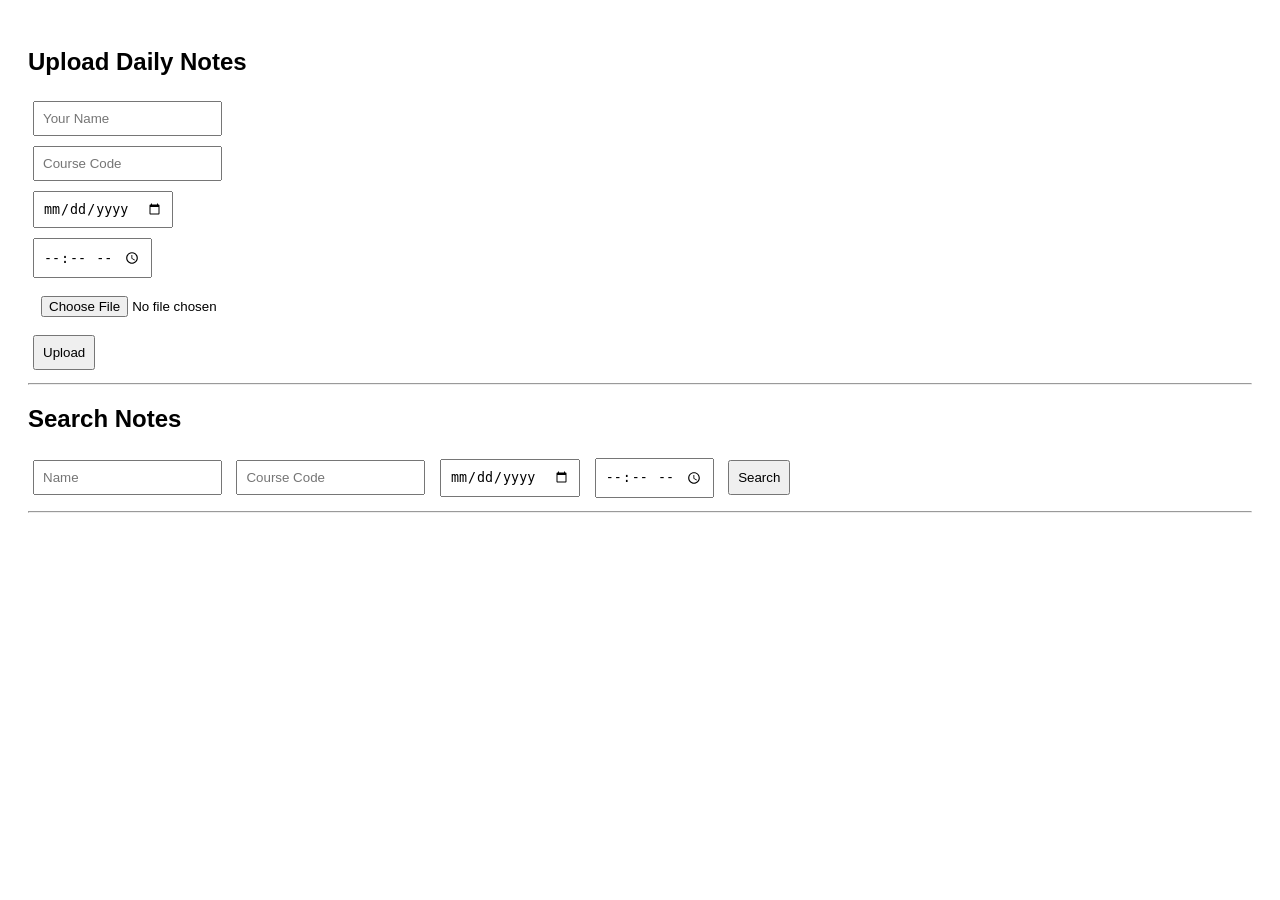
==== index.html @ d0eabb7f "solved" ====
<!DOCTYPE html>
<html>
<head>
    <title>Notes Upload System</title>
    <style>
        body { font-family: Arial; padding: 20px; }
        input, button { margin: 5px; padding: 8px; }
        .note { border: 1px solid #ccc; padding: 10px; margin-top: 10px; }
    </style>
</head>
<body>

<h2>Upload Daily Notes</h2>

<input type="text" id="name" placeholder="Your Name"><br>
<input type="text" id="course" placeholder="Course Code"><br>
<input type="date" id="date"><br>
<input type="time" id="time"><br>
<input type="file" id="file"><br>

<button onclick="uploadNote()">Upload</button>

<hr>

<h2>Search Notes</h2>

<input type="text" id="s_name" placeholder="Name">
<input type="text" id="s_course" placeholder="Course Code">
<input type="date" id="s_date">
<input type="time" id="s_time">

<button onclick="searchNotes()">Search</button>

<hr>

<div id="results"></div>

<script>
let notes = JSON.parse(localStorage.getItem("notes")) || [];

function uploadNote() {
    let name = document.getElementById("name").value;
    let course = document.getElementById("course").value;
    let date = document.getElementById("date").value;
    let time = document.getElementById("time").value;
    let fileInput = document.getElementById("file");

    if (!fileInput.files[0]) {
        alert("Please select a file");
        return;
    }

    let file = fileInput.files[0];
    let reader = new FileReader();

    reader.onload = function(e) {
        let note = {
            name,
            course,
            date,
            time,
            fileData: e.target.result,
            fileName: file.name
        };

        notes.push(note);
        localStorage.setItem("notes", JSON.stringify(notes));

        alert("Uploaded successfully!");
    };

    reader.readAsDataURL(file);
}

function searchNotes() {
    let s_name = document.getElementById("s_name").value;
    let s_course = document.getElementById("s_course").value;
    let s_date = document.getElementById("s_date").value;
    let s_time = document.getElementById("s_time").value;

    let results = notes.filter(n =>
        (s_name === "" || n.name === s_name) &&
        (s_course === "" || n.course === s_course) &&
        (s_date === "" || n.date === s_date) &&
        (s_time === "" || n.time === s_time)
    );

    displayResults(results);
}

function displayResults(data) {
    let div = document.getElementById("results");
    div.innerHTML = "";

    if (data.length === 0) {
        div.innerHTML = "<p>No results found</p>";
        return;
    }

    data.forEach(n => {
        let item = document.createElement("div");
        item.className = "note";

        item.innerHTML = `
            <p><b>Name:</b> ${n.name}</p>
            <p><b>Course:</b> ${n.course}</p>
            <p><b>Date:</b> ${n.date}</p>
            <p><b>Time:</b> ${n.time}</p>
            <a href="${n.fileData}" target="_blank">View File (${n.fileName})</a>
        `;

        div.appendChild(item);
    });
}
</script>

</body>
</html>
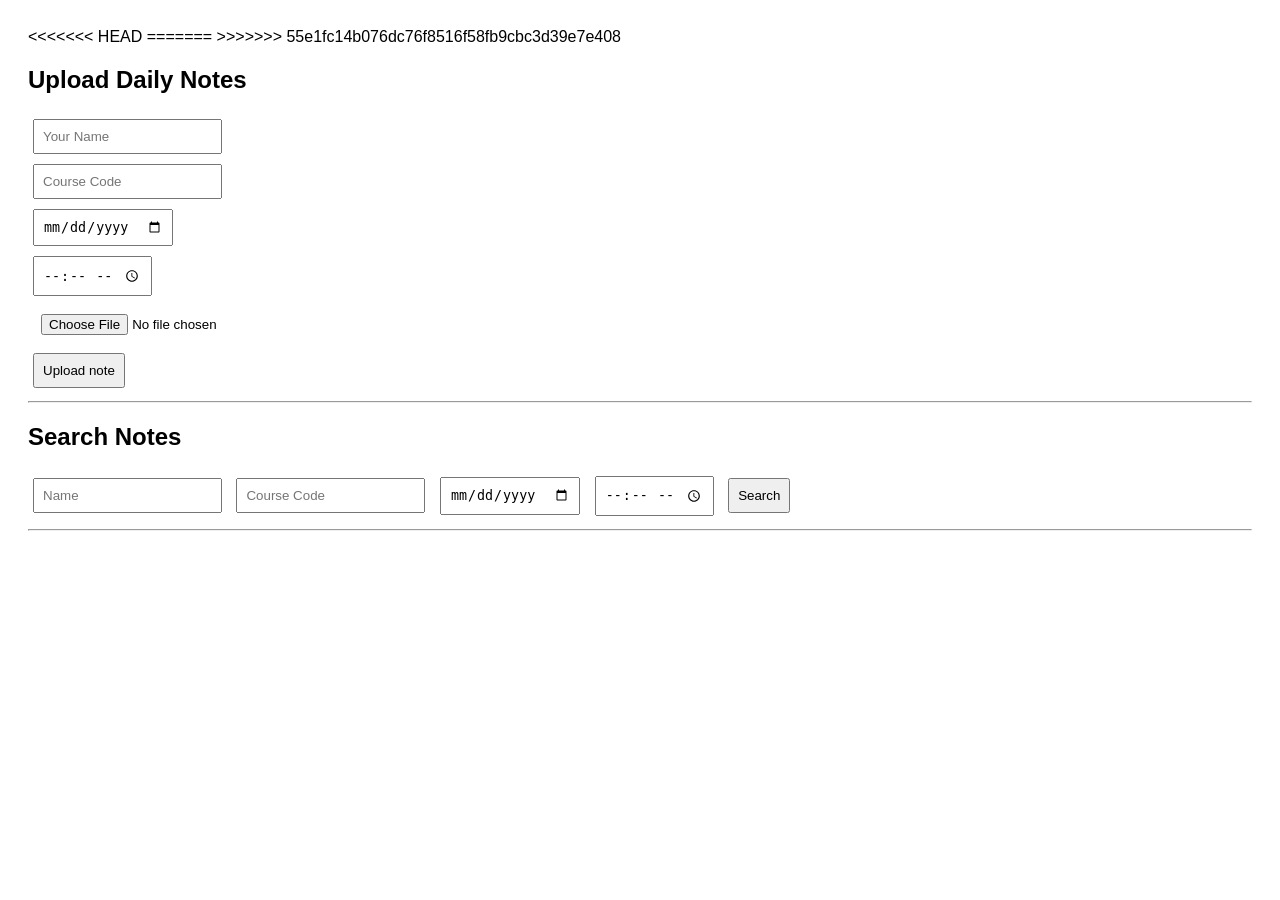
==== commit fd738093: "Update" ====
--- a/index.html
+++ b/index.html
@@ -1,7 +1,11 @@
 <!DOCTYPE html>
 <html>
 <head>
-    <title>Notes Upload System</title>
+<<<<<<< HEAD
+    <title>Notes Upload System Update</title>
+=======
+    <title>Notes Upload System Updated</title>
+>>>>>>> 55e1fc14b076dc76f8516f58fb9cbc3d39e7e408
     <style>
         body { font-family: Arial; padding: 20px; }
         input, button { margin: 5px; padding: 8px; }
@@ -18,7 +22,7 @@
 <input type="time" id="time"><br>
 <input type="file" id="file"><br>
 
-<button onclick="uploadNote()">Upload</button>
+<button onclick="uploadNote()">Upload note</button>
 
 <hr>
 
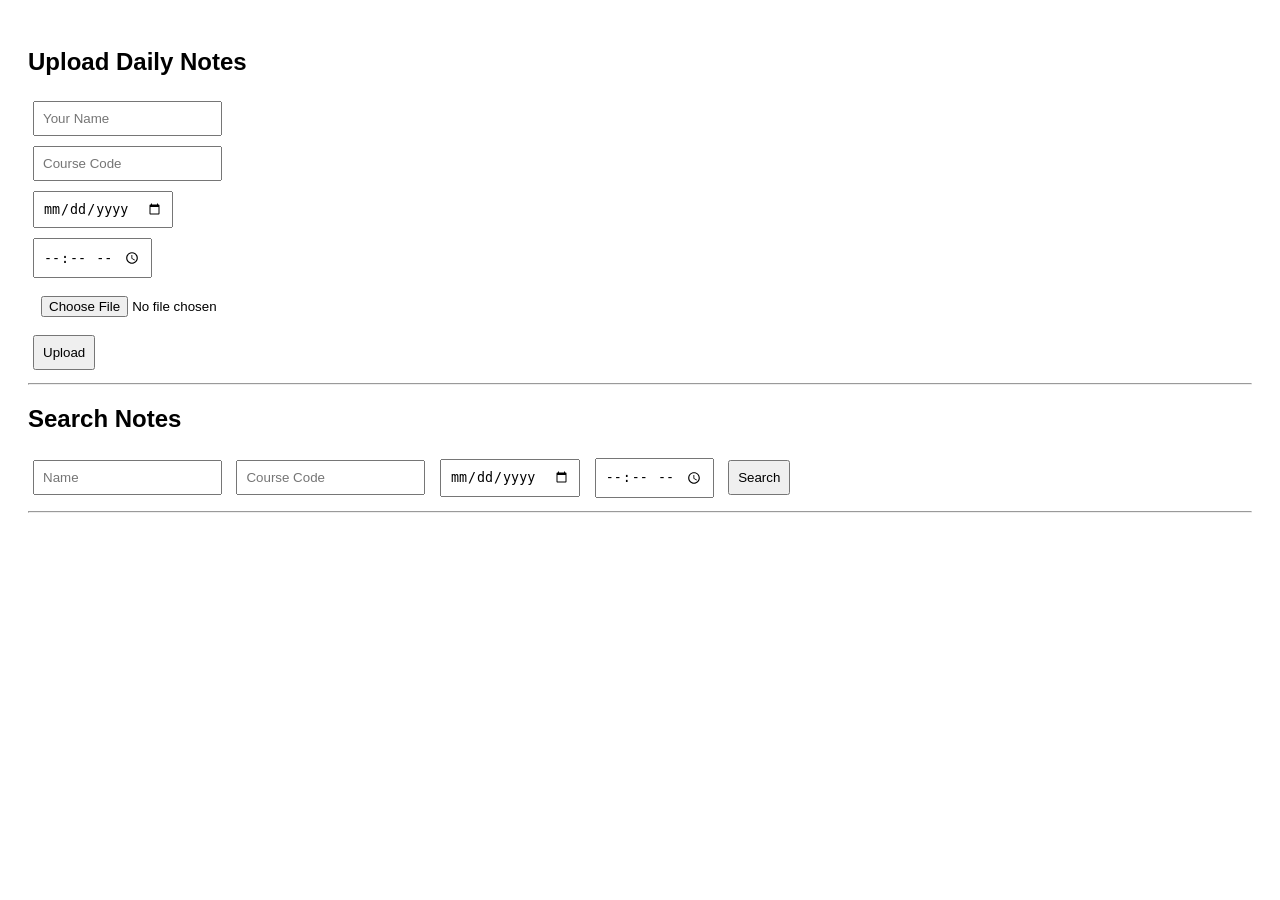
==== commit bfe7d229: "title updated" ====
--- a/index.html
+++ b/index.html
@@ -1,11 +1,7 @@
 <!DOCTYPE html>
 <html>
 <head>
-<<<<<<< HEAD
-    <title>Notes Upload System Update</title>
-=======
     <title>Notes Upload System Updated</title>
->>>>>>> 55e1fc14b076dc76f8516f58fb9cbc3d39e7e408
     <style>
         body { font-family: Arial; padding: 20px; }
         input, button { margin: 5px; padding: 8px; }
@@ -22,7 +18,7 @@
 <input type="time" id="time"><br>
 <input type="file" id="file"><br>
 
-<button onclick="uploadNote()">Upload note</button>
+<button onclick="uploadNote()">Upload</button>
 
 <hr>
 
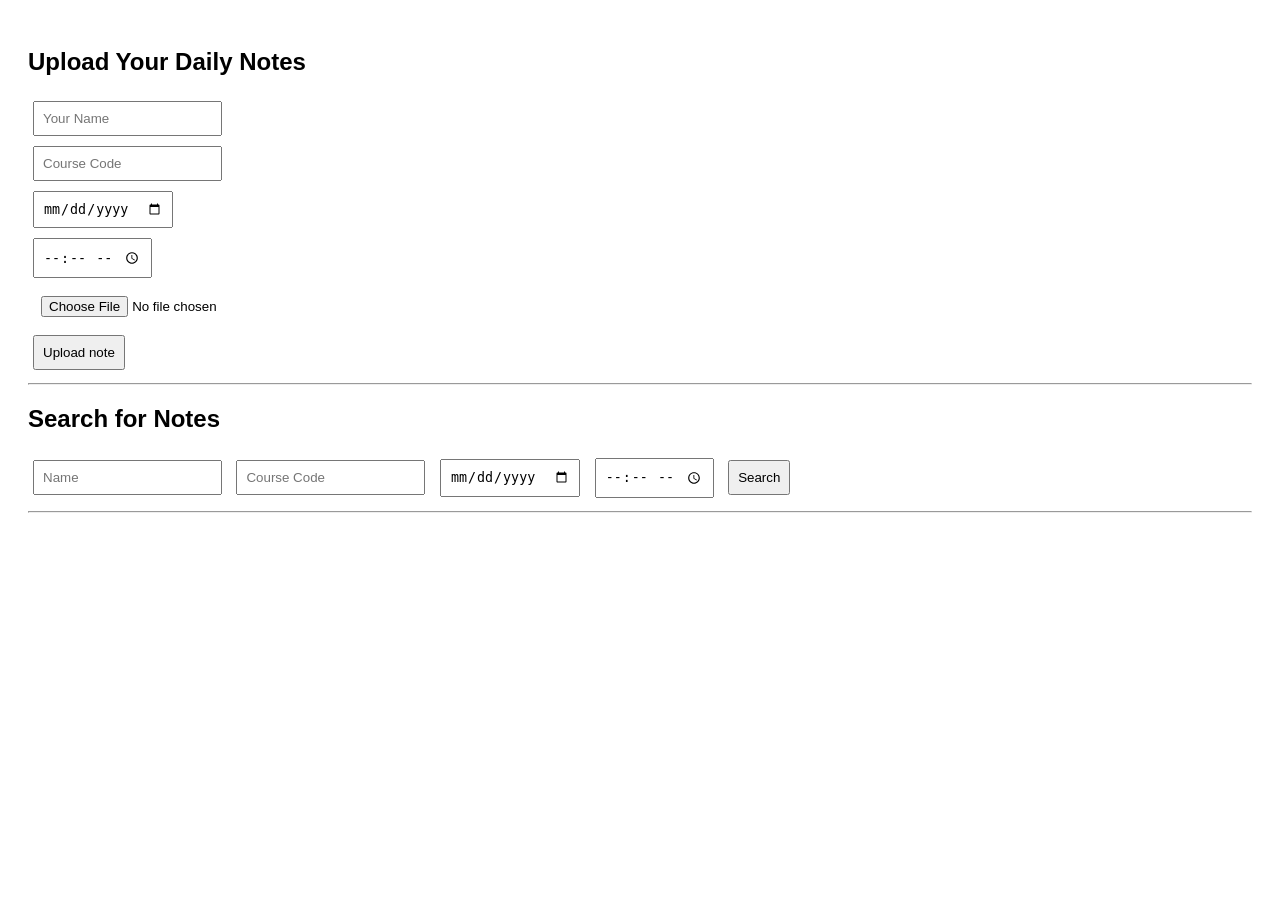
==== commit b92475e3: "spellings" ====
--- a/index.html
+++ b/index.html
@@ -1,7 +1,7 @@
 <!DOCTYPE html>
 <html>
 <head>
-    <title>Notes Upload System Updated</title>
+    <title>Notes Upload System </title>
     <style>
         body { font-family: Arial; padding: 20px; }
         input, button { margin: 5px; padding: 8px; }
@@ -10,7 +10,7 @@
 </head>
 <body>
 
-<h2>Upload Daily Notes</h2>
+<h2>Upload Your Daily Notes</h2>
 
 <input type="text" id="name" placeholder="Your Name"><br>
 <input type="text" id="course" placeholder="Course Code"><br>
@@ -18,11 +18,11 @@
 <input type="time" id="time"><br>
 <input type="file" id="file"><br>
 
-<button onclick="uploadNote()">Upload</button>
+<button onclick="uploadNote()">Upload note</button>
 
 <hr>
 
-<h2>Search Notes</h2>
+<h2>Search for Notes</h2>
 
 <input type="text" id="s_name" placeholder="Name">
 <input type="text" id="s_course" placeholder="Course Code">
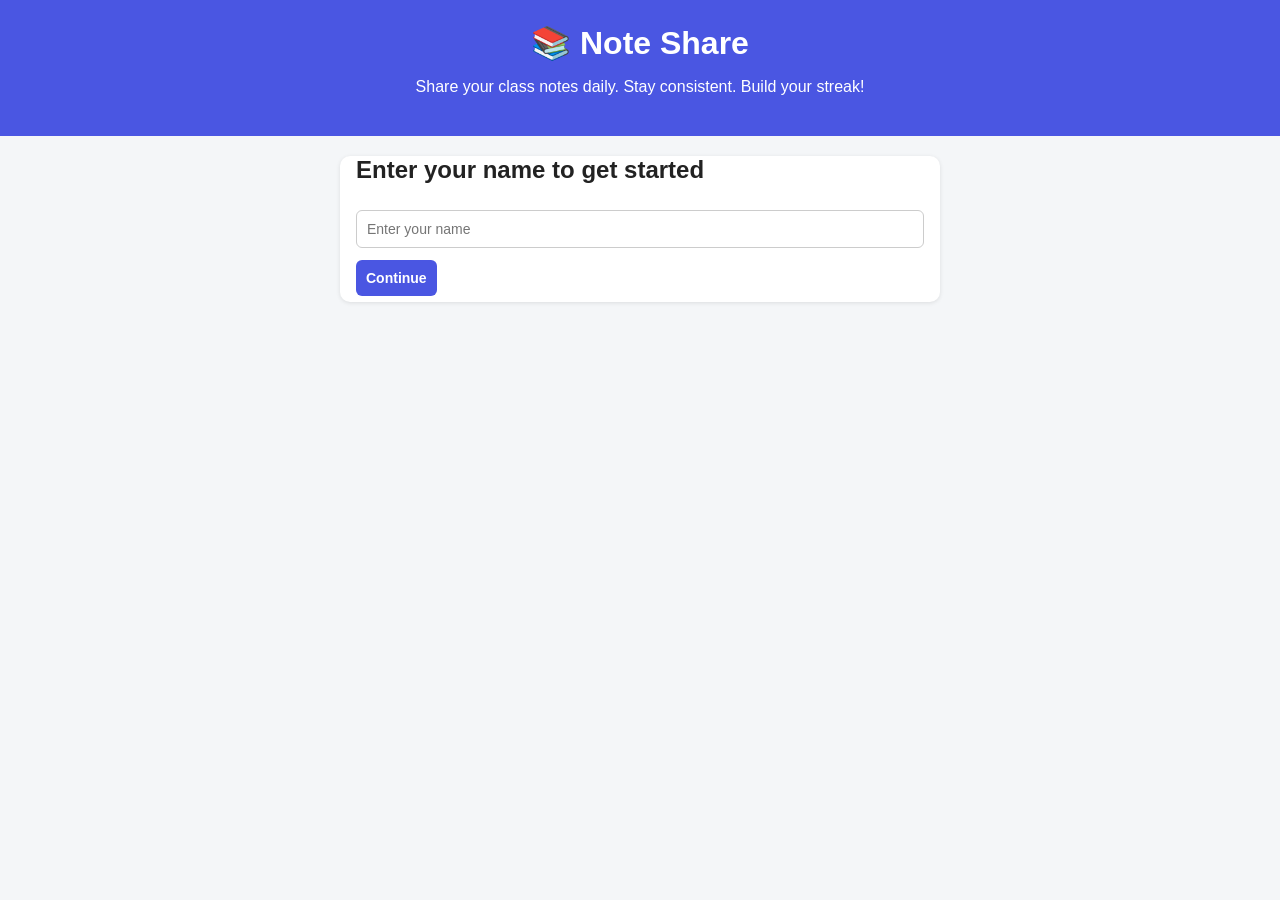
==== commit 0eb00dd8: "html code" ====
--- a/index.html
+++ b/index.html
@@ -1,118 +1,107 @@
 <!DOCTYPE html>
-<html>
+<html lang="en">
 <head>
-    <title>Notes Upload System </title>
-    <style>
-        body { font-family: Arial; padding: 20px; }
-        input, button { margin: 5px; padding: 8px; }
-        .note { border: 1px solid #ccc; padding: 10px; margin-top: 10px; }
-    </style>
+    <meta charset="UTF-8">
+    <title>Note Share - Daily Class Notes</title>
+    <link rel="stylesheet" href="style.css">
 </head>
+
 <body>
 
-<h2>Upload Your Daily Notes</h2>
+<header>
+    <h1>📚 Note Share</h1>
+    <p>Share your class notes daily. Stay consistent. Build your streak!</p>
+</header>
 
-<input type="text" id="name" placeholder="Your Name"><br>
-<input type="text" id="course" placeholder="Course Code"><br>
-<input type="date" id="date"><br>
-<input type="time" id="time"><br>
-<input type="file" id="file"><br>
+<!-- LOGIN -->
+<section id="login-section" class="card">
+    <h2>Enter your name to get started</h2>
 
-<button onclick="uploadNote()">Upload note</button>
+    <input
+        type="text"
+        id="username-input"
+        placeholder="Enter your name">
 
-<hr>
+    <button id="login-btn">Continue</button>
+</section>
 
-<h2>Search for Notes</h2>
+<!-- MAIN APP -->
+<main id="app-section" style="display:none;">
 
-<input type="text" id="s_name" placeholder="Name">
-<input type="text" id="s_course" placeholder="Course Code">
-<input type="date" id="s_date">
-<input type="time" id="s_time">
+    <!-- Profile -->
+    <div class="card">
 
-<button onclick="searchNotes()">Search</button>
+        <h2>Welcome,
+            <span id="welcome-name"></span>
+            👋
+        </h2>
 
-<hr>
+        <p>⭐ Points:
+            <span id="user-points">0</span>
+        </p>
 
-<div id="results"></div>
+        <p>🔥 Streak:
+            <span id="user-streak">0</span>
+            day(s)
+        </p>
 
-<script>
-let notes = JSON.parse(localStorage.getItem("notes")) || [];
+    </div>
 
-function uploadNote() {
-    let name = document.getElementById("name").value;
-    let course = document.getElementById("course").value;
-    let date = document.getElementById("date").value;
-    let time = document.getElementById("time").value;
-    let fileInput = document.getElementById("file");
+    <!-- Upload -->
+    <div class="card">
 
-    if (!fileInput.files[0]) {
-        alert("Please select a file");
-        return;
-    }
+        <h2>Upload Today's Note</h2>
 
-    let file = fileInput.files[0];
-    let reader = new FileReader();
+        <form id="upload-form">
 
-    reader.onload = function(e) {
-        let note = {
-            name,
-            course,
-            date,
-            time,
-            fileData: e.target.result,
-            fileName: file.name
-        };
+            <input
+                type="text"
+                id="subject-input"
+                placeholder="Subject"
+                required>
 
-        notes.push(note);
-        localStorage.setItem("notes", JSON.stringify(notes));
+            <input
+                type="file"
+                id="file-input"
+                accept=".pdf"
+                required>
 
-        alert("Uploaded successfully!");
-    };
+            <button type="submit">
+                Upload Note
+            </button>
 
-    reader.readAsDataURL(file);
-}
+        </form>
 
-function searchNotes() {
-    let s_name = document.getElementById("s_name").value;
-    let s_course = document.getElementById("s_course").value;
-    let s_date = document.getElementById("s_date").value;
-    let s_time = document.getElementById("s_time").value;
+        <p id="upload-message"></p>
 
-    let results = notes.filter(n =>
-        (s_name === "" || n.name === s_name) &&
-        (s_course === "" || n.course === s_course) &&
-        (s_date === "" || n.date === s_date) &&
-        (s_time === "" || n.time === s_time)
-    );
+    </div>
 
-    displayResults(results);
-}
+    <!-- Notes -->
+    <div class="card">
 
-function displayResults(data) {
-    let div = document.getElementById("results");
-    div.innerHTML = "";
+        <h2>📄 Shared Notes</h2>
 
-    if (data.length === 0) {
-        div.innerHTML = "<p>No results found</p>";
-        return;
-    }
+        <input
+            type="text"
+            id="filter-input"
+            placeholder="Filter by subject">
 
-    data.forEach(n => {
-        let item = document.createElement("div");
-        item.className = "note";
+        <ul id="notes-list"></ul>
 
-        item.innerHTML = `
-            <p><b>Name:</b> ${n.name}</p>
-            <p><b>Course:</b> ${n.course}</p>
-            <p><b>Date:</b> ${n.date}</p>
-            <p><b>Time:</b> ${n.time}</p>
-            <a href="${n.fileData}" target="_blank">View File (${n.fileName})</a>
-        `;
+    </div>
 
-        div.appendChild(item);
-    });
-}
-</script>
+    <!-- Leaderboard -->
+    <div class="card">
+
+        <h2>🏆 Leaderboard</h2>
+
+        <ol id="leaderboard-list"></ol>
+
+    </div>
+
+</main>
+
+<script src="script.js"></script>
 
 </body>
 </html>
--- a/style.css
+++ b/style.css
@@ -0,0 +1,69 @@
+* {
+  box-sizing: border-box;
+  font-family: Arial, Helvetica, sans-serif;
+}
+
+body {
+  margin: 0;
+  background: #f4f6f8;
+  color: #222;
+}
+
+header {
+  background: #4a56e2;
+  color: white;
+  padding: 24px;
+  text-align: center;
+}
+
+header h1 {
+  margin: 0 0 6px 0;
+}
+
+main, #login-section {
+  max-width: 600px;
+  margin: 20px auto;
+  padding: 0 16px;
+}
+
+.card {
+  background: white;
+  border-radius: 10px;
+  padding: 20px;
+  margin-bottom: 20px;
+  box-shadow: 0 1px 4px rgba(0,0,0,0.1);
+}
+
+input, button {
+  padding: 10px;
+  margin: 6px 4px 6px 0;
+  border-radius: 6px;
+  border: 1px solid #ccc;
+  font-size: 14px;
+}
+
+input[type="text"], input[type="file"] {
+  width: 100%;
+}
+
+button {
+  background: #4a56e2;
+  color: white;
+  border: none;
+  cursor: pointer;
+  font-weight: bold;
+}
+
+button:hover {
+  background: #3843b8;
+}
+
+#notes-list li, #leaderboard-list li {
+  padding: 8px 0;
+  border-bottom: 1px solid #eee;
+}
+
+#upload-message {
+  color: green;
+  font-weight: bold;
+}
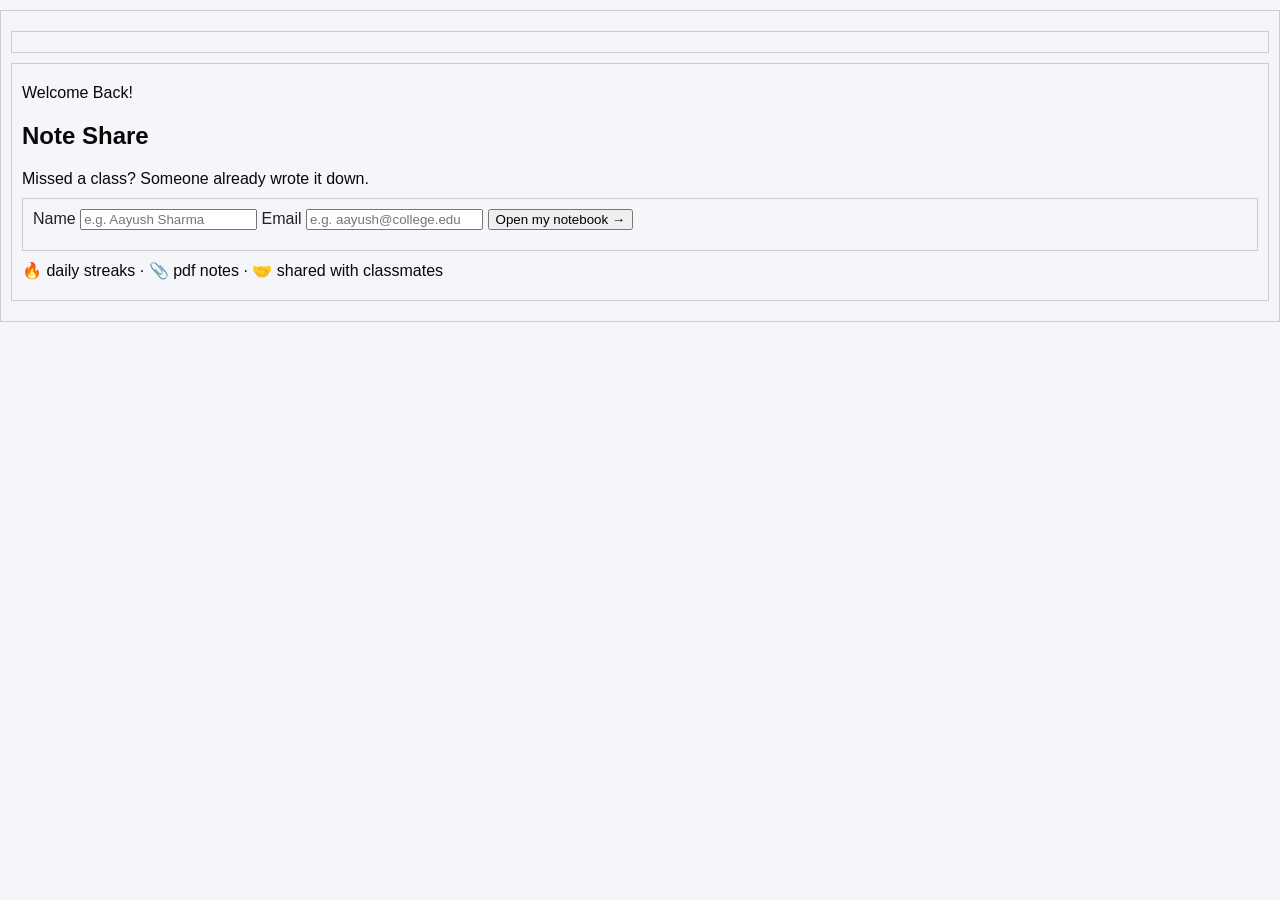
==== commit e127e00e: "real code" ====
--- a/index.html
+++ b/index.html
@@ -1,107 +1,102 @@
 <!DOCTYPE html>
 <html lang="en">
 <head>
-    <meta charset="UTF-8">
-    <title>Note Share - Daily Class Notes</title>
-    <link rel="stylesheet" href="style.css">
+  <meta charset="UTF-8" />
+  <title>Note Share - Daily Class Notes</title>
+  <link rel="stylesheet" href="style.css" />
 </head>
-
 <body>
 
-<header>
-    <h1>📚 Note Share</h1>
-    <p>Share your class notes daily. Stay consistent. Build your streak!</p>
-</header>
+  <!-- ================= LOGIN PAGE (notebook page concept) ================= -->
+  <section id="login-section" class="screen">
+    <div class="notebook-page">
+      <div class="spiral" aria-hidden="true"></div>
 
-<!-- LOGIN -->
-<section id="login-section" class="card">
-    <h2>Enter your name to get started</h2>
+      <div class="page-content">
+        <p class="eyebrow">Welcome Back!</p>
+        <h1 class="brand">Note Share</h1>
+        <p class="tagline">Missed a class? Someone already wrote it down.</p>
 
-    <input
-        type="text"
-        id="username-input"
-        placeholder="Enter your name">
+        <div class="login-fields">
+          <label for="username-input">Name</label>
+          <input type="text" id="username-input" placeholder="e.g. Aayush Sharma" />
 
-    <button id="login-btn">Continue</button>
-</section>
+          <label for="email-input">Email</label>
+          <input type="email" id="email-input" placeholder="e.g. aayush@college.edu" />
 
-<!-- MAIN APP -->
-<main id="app-section" style="display:none;">
+          <button id="login-btn">Open my notebook →</button>
+          <p id="login-message"></p>
+        </div>
 
-    <!-- Profile -->
-    <div class="card">
+        <p class="page-footnote">🔥 daily streaks · 📎 pdf notes · 🤝 shared with classmates</p>
+      </div>
+    </div>
+  </section>
 
-        <h2>Welcome,
-            <span id="welcome-name"></span>
-            👋
-        </h2>
+  <!-- ================= HOME PAGE (hidden until logged in) ================= -->
+  <div id="app-section" class="screen" style="display:none;">
 
-        <p>⭐ Points:
-            <span id="user-points">0</span>
-        </p>
+    <header>
+      <h1>📚 Note Share</h1>
+      <nav id="main-nav">
+        <button class="nav-btn active" data-tab="home-tab">🏠 Home</button>
+        <button class="nav-btn" data-tab="upload-tab">⬆️ Upload Notes</button>
+        <button class="nav-btn" data-tab="notes-tab">📄 Access Notes</button>
+        <button class="nav-btn" data-tab="profile-tab">👤 Profile</button>
+      </nav>
+    </header>
 
-        <p>🔥 Streak:
-            <span id="user-streak">0</span>
-            day(s)
-        </p>
+    <main>
 
-    </div>
+      <!-- ---- HOME TAB ---- -->
+      <div class="tab-content" id="home-tab">
+        <div class="card">
+          <h2>Welcome, <span id="welcome-name"></span> 👋</h2>
+          <p>⭐ Points: <span id="home-points">0</span> &nbsp; | &nbsp; 🔥 Streak: <span id="home-streak">0</span> day(s)</p>
+        </div>
+        <div class="card">
+          <h2>🏆 Leaderboard</h2>
+          <ol id="leaderboard-list"></ol>
+        </div>
+      </div>
 
-    <!-- Upload -->
-    <div class="card">
+      <!-- ---- UPLOAD TAB ---- -->
+      <div class="tab-content" id="upload-tab" style="display:none;">
+        <div class="card">
+          <h2>Upload Today's Note</h2>
+          <form id="upload-form">
+            <input type="text" id="subject-input" placeholder="Subject (e.g. Physics)" required />
+            <input type="file" id="file-input" accept="application/pdf" required />
+            <button type="submit">Upload Note</button>
+          </form>
+          <p id="upload-message"></p>
+        </div>
+      </div>
 
-        <h2>Upload Today's Note</h2>
+      <!-- ---- ACCESS NOTES TAB ---- -->
+      <div class="tab-content" id="notes-tab" style="display:none;">
+        <div class="card">
+          <h2>📄 All Shared Notes</h2>
+          <input type="text" id="filter-input" placeholder="Filter by subject..." />
+          <ul id="notes-list"></ul>
+        </div>
+      </div>
 
-        <form id="upload-form">
+      <!-- ---- PROFILE TAB ---- -->
+      <div class="tab-content" id="profile-tab" style="display:none;">
+        <div class="card">
+          <h2>👤 Your Profile</h2>
+          <p><strong>Name:</strong> <span id="profile-name"></span></p>
+          <p><strong>Email:</strong> <span id="profile-email"></span></p>
+          <p><strong>Points:</strong> <span id="profile-points"></span></p>
+          <p><strong>Streak:</strong> <span id="profile-streak"></span> day(s)</p>
+          <button id="logout-btn">Log Out</button>
+        </div>
+      </div>
 
-            <input
-                type="text"
-                id="subject-input"
-                placeholder="Subject"
-                required>
+    </main>
+  </div>
 
-            <input
-                type="file"
-                id="file-input"
-                accept=".pdf"
-                required>
-
-            <button type="submit">
-                Upload Note
-            </button>
-
-        </form>
-
-        <p id="upload-message"></p>
-
-    </div>
-
-    <!-- Notes -->
-    <div class="card">
-
-        <h2>📄 Shared Notes</h2>
-
-        <input
-            type="text"
-            id="filter-input"
-            placeholder="Filter by subject">
-
-        <ul id="notes-list"></ul>
-
-    </div>
-
-    <!-- Leaderboard -->
-    <div class="card">
-
-        <h2>🏆 Leaderboard</h2>
-
-        <ol id="leaderboard-list"></ol>
-
-    </div>
-
-</main>
-
-<script src="script.js"></script>
-
+  <script src="script.js"></script>
 </body>
 </html>
--- a/style.css
+++ b/style.css
@@ -1,69 +1,153 @@
-* {
-  box-sizing: border-box;
+container{
+    font-size: 16px;
+    line-height: 1.5;
+    color: #333;
+    position: relative;
+}
+header {
+    background-color: #f8f8f8;
+    padding: 20px;
+    text-align: center;
+}
+body {
+    margin: 0;
+    padding: 0;
+    font-family: Arial, sans-serif;
+}
+footer {
+    background-color: #f1f1f1;
+    padding: 10px;
+    text-align: center;
+}
+p{
+    margin: 10px 0;
+    padding: 0;
+    color: #080808;
+
+}
+h1{
+    font-size: 24px;
+    color: #080808;
+}
+h2{
+    font-size: 20px;
+    color: #080808;
+}
+div{
+    margin: 10px 0;
+    padding: 10px;
+    border: 1px solid #ccc;
+}
+body {
+  background: #a1c6eb;
+  color: #222;
   font-family: Arial, Helvetica, sans-serif;
+  margin: 0;
+  padding: 0;
 }
-
+nav {
+  background: #bbbfef;
+  padding: 10px;
+  font-family: Arial, Helvetica, sans-serif;
+  font-size: 25px;
+}
+nav ul {
+  list-style-type: none;
+  margin: 0;
+  padding: 0;
+  display: flex;
+}
+nav ul li {
+  margin-right: 20px;
+}
+nav ul li a {
+  color: rgb(8, 202, 95);
+  text-decoration: none;
+  font-weight: bold;
+}
+nav ul li a:hover {
+  text-decoration: underline;
+  background-color: #3843b8;
+}
 body {
-  margin: 0;
-  background: #f4f6f8;
-  color: #222;
+    font-family: Arial, sans-serif;
+    background: #f4f6f9;
+    margin: 0;
+    padding: 0;
 }
 
 header {
-  background: #4a56e2;
-  color: white;
-  padding: 24px;
-  text-align: center;
+    background: #68a5d7;
+    color: white;
+    text-align: center;
+    padding: 15px;
+    font-size: 24px;
 }
 
-header h1 {
-  margin: 0 0 6px 0;
+.container {
+    padding: 20px;
 }
 
-main, #login-section {
-  max-width: 600px;
-  margin: 20px auto;
-  padding: 0 16px;
+/* Search & Filter */
+.controls {
+    display: flex;
+    gap: 10px;
+    margin-bottom: 20px;
+}
+
+.controls input, .controls select {
+    padding: 10px;
+    width: 100%;
+    border: 1px solid #ccc;
+    border-radius: 5px;
+}
+
+/* Cards */
+.grid {
+    display: grid;
+    grid-template-columns: repeat(auto-fit, minmax(280px, 1fr));
+    gap: 20px;
 }
 
 .card {
-  background: white;
-  border-radius: 10px;
-  padding: 20px;
-  margin-bottom: 20px;
-  box-shadow: 0 1px 4px rgba(0,0,0,0.1);
+    background: white;
+    padding: 15px;
+    border-radius: 10px;
+    box-shadow: 0 2px 8px rgba(0,0,0,0.1);
+    transition: 0.3s;
 }
 
-input, button {
-  padding: 10px;
-  margin: 6px 4px 6px 0;
-  border-radius: 6px;
-  border: 1px solid #ccc;
-  font-size: 14px;
+.card:hover {
+    transform: scale(1.03);
 }
 
-input[type="text"], input[type="file"] {
-  width: 100%;
+.card h3 {
+    margin: 0 0 10px;
+    color: #60a9d6;
 }
 
-button {
-  background: #4a56e2;
-  color: white;
-  border: none;
-  cursor: pointer;
-  font-weight: bold;
+.card p {.
+    margin: 5px 0;
+    font-size: 14px;
 }
 
-button:hover {
-  background: #3843b8;
+buttons {
+    margin-top: 10px;
 }
 
-#notes-list li, #leaderboard-list li {
-  padding: 8px 0;
-  border-bottom: 1px solid #eee;
+buttons a {
+    text-decoration: none;
+    padding: 8px 12px;
+    margin-right: 5px;
+    border-radius: 5px;
+    color: white;
+    font-size: 13px;
 }
 
-#upload-message {
-  color: green;
-  font-weight: bold;
+view {
+    background: #1976d2;
 }
+
+download {
+    background: #388e3c;
+}
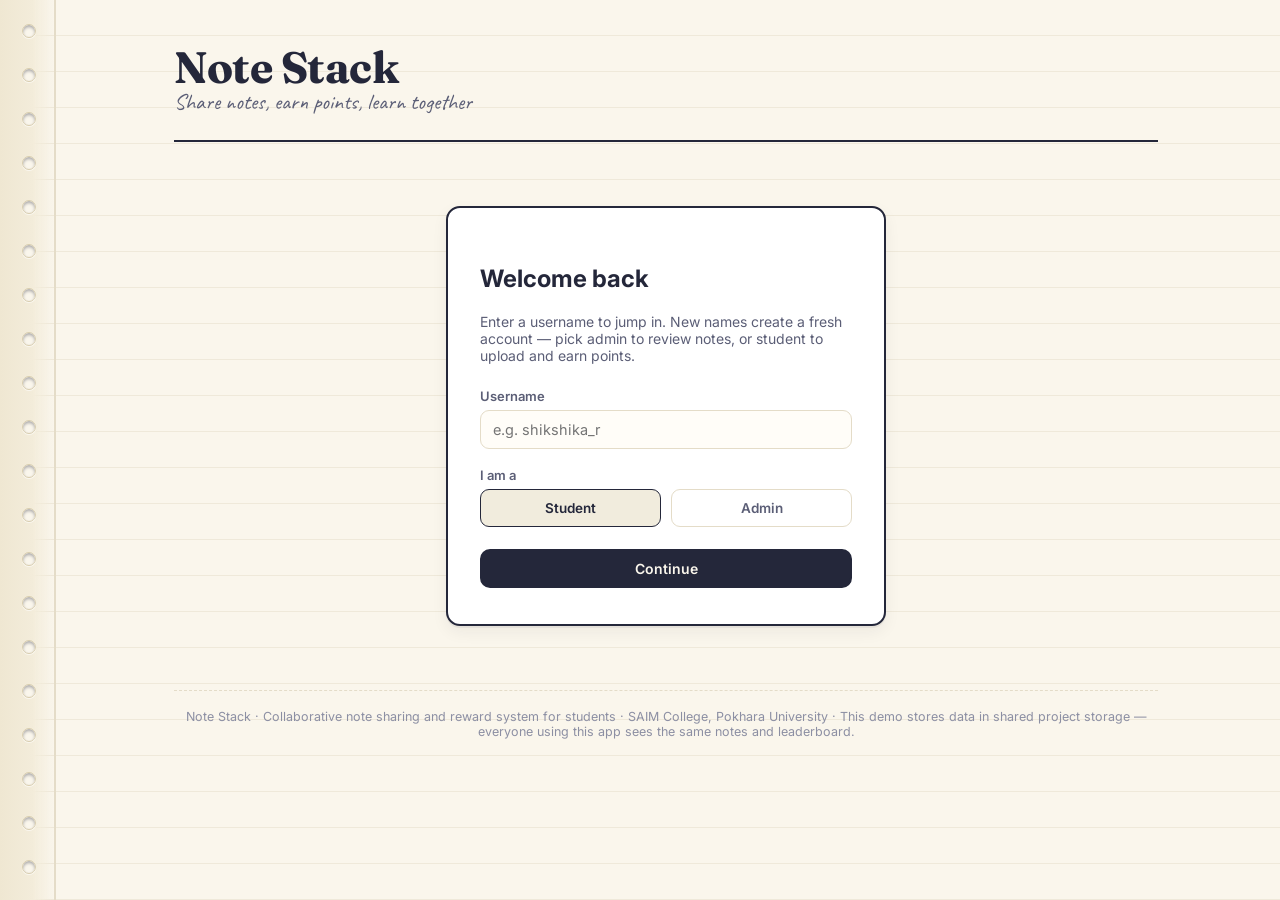
==== commit 99816bea: "Add responsive design, enhanced rewards system, contact page, and in-browser PDF viewer - Implemente" ====
--- a/index.html
+++ b/index.html
@@ -1,102 +1,50 @@
 <!DOCTYPE html>
 <html lang="en">
 <head>
-  <meta charset="UTF-8" />
-  <title>Note Share - Daily Class Notes</title>
-  <link rel="stylesheet" href="style.css" />
+<meta charset="UTF-8">
+<meta name="viewport" content="width=device-width, initial-scale=1.0">
+<title>Note Stack — Share Notes, Earn Points, Learn Together</title>
+<link rel="preconnect" href="https://fonts.googleapis.com">
+<link href="https://fonts.googleapis.com/css2?family=Fraunces:opsz,wght@9..144,400;9..144,500;9..144,600;9..144,700&family=Caveat:wght@500;700&family=Inter:wght@400;500;600;700&display=swap" rel="stylesheet">
+<link rel="stylesheet" href="style.css">
 </head>
 <body>
 
-  <!-- ================= LOGIN PAGE (notebook page concept) ================= -->
-  <section id="login-section" class="screen">
-    <div class="notebook-page">
-      <div class="spiral" aria-hidden="true"></div>
+<div class="spiral" id="spiral"></div>
 
-      <div class="page-content">
-        <p class="eyebrow">Welcome Back!</p>
-        <h1 class="brand">Note Share</h1>
-        <p class="tagline">Missed a class? Someone already wrote it down.</p>
+<div class="app">
+  <header class="top">
+    <div class="brand">
+      <h1>Note Stack</h1>
+      <div class="tagline">Share notes, earn points, learn together</div>
+    </div>
+    <div class="session" id="sessionBar"></div>
+  </header>
 
-        <div class="login-fields">
-          <label for="username-input">Name</label>
-          <input type="text" id="username-input" placeholder="e.g. Aayush Sharma" />
+  <div id="root"></div>
 
-          <label for="email-input">Email</label>
-          <input type="email" id="email-input" placeholder="e.g. aayush@college.edu" />
+  <footer class="notice">Note Stack &middot; Collaborative note sharing and reward system for students &middot; SAIM College, Pokhara University &middot; This demo stores data in shared project storage — everyone using this app sees the same notes and leaderboard.</footer>
+</div>
 
-          <button id="login-btn">Open my notebook →</button>
-          <p id="login-message"></p>
-        </div>
-
-        <p class="page-footnote">🔥 daily streaks · 📎 pdf notes · 🤝 shared with classmates</p>
+<!-- Note Viewer Modal -->
+<div class="note-viewer-overlay" id="noteViewerOverlay">
+  <div class="note-viewer-modal">
+    <div class="note-viewer-header">
+      <h3 id="viewerTitle">Note Viewer</h3>
+      <div class="note-viewer-actions">
+        <a href="#" id="viewerDownload" class="btn small ghost" download>Download</a>
+        <button class="btn small ghost" id="closeViewer">Close</button>
       </div>
     </div>
-  </section>
+    <div class="note-viewer-content" id="viewerContent">
+      <div class="note-viewer-loading">
+        <div class="spinner"></div>
+        <div>Loading note...</div>
+      </div>
+    </div>
+  </div>
+</div>
 
-  <!-- ================= HOME PAGE (hidden until logged in) ================= -->
-  <div id="app-section" class="screen" style="display:none;">
-
-    <header>
-      <h1>📚 Note Share</h1>
-      <nav id="main-nav">
-        <button class="nav-btn active" data-tab="home-tab">🏠 Home</button>
-        <button class="nav-btn" data-tab="upload-tab">⬆️ Upload Notes</button>
-        <button class="nav-btn" data-tab="notes-tab">📄 Access Notes</button>
-        <button class="nav-btn" data-tab="profile-tab">👤 Profile</button>
-      </nav>
-    </header>
-
-    <main>
-
-      <!-- ---- HOME TAB ---- -->
-      <div class="tab-content" id="home-tab">
-        <div class="card">
-          <h2>Welcome, <span id="welcome-name"></span> 👋</h2>
-          <p>⭐ Points: <span id="home-points">0</span> &nbsp; | &nbsp; 🔥 Streak: <span id="home-streak">0</span> day(s)</p>
-        </div>
-        <div class="card">
-          <h2>🏆 Leaderboard</h2>
-          <ol id="leaderboard-list"></ol>
-        </div>
-      </div>
-
-      <!-- ---- UPLOAD TAB ---- -->
-      <div class="tab-content" id="upload-tab" style="display:none;">
-        <div class="card">
-          <h2>Upload Today's Note</h2>
-          <form id="upload-form">
-            <input type="text" id="subject-input" placeholder="Subject (e.g. Physics)" required />
-            <input type="file" id="file-input" accept="application/pdf" required />
-            <button type="submit">Upload Note</button>
-          </form>
-          <p id="upload-message"></p>
-        </div>
-      </div>
-
-      <!-- ---- ACCESS NOTES TAB ---- -->
-      <div class="tab-content" id="notes-tab" style="display:none;">
-        <div class="card">
-          <h2>📄 All Shared Notes</h2>
-          <input type="text" id="filter-input" placeholder="Filter by subject..." />
-          <ul id="notes-list"></ul>
-        </div>
-      </div>
-
-      <!-- ---- PROFILE TAB ---- -->
-      <div class="tab-content" id="profile-tab" style="display:none;">
-        <div class="card">
-          <h2>👤 Your Profile</h2>
-          <p><strong>Name:</strong> <span id="profile-name"></span></p>
-          <p><strong>Email:</strong> <span id="profile-email"></span></p>
-          <p><strong>Points:</strong> <span id="profile-points"></span></p>
-          <p><strong>Streak:</strong> <span id="profile-streak"></span> day(s)</p>
-          <button id="logout-btn">Log Out</button>
-        </div>
-      </div>
-
-    </main>
-  </div>
-
-  <script src="script.js"></script>
+<script src="script.js"></script>
 </body>
 </html>
--- a/style.css
+++ b/style.css
@@ -1,153 +1,711 @@
-container{
-    font-size: 16px;
-    line-height: 1.5;
-    color: #333;
-    position: relative;
-}
-header {
-    background-color: #f8f8f8;
-    padding: 20px;
-    text-align: center;
-}
-body {
-    margin: 0;
-    padding: 0;
-    font-family: Arial, sans-serif;
-}
-footer {
-    background-color: #f1f1f1;
-    padding: 10px;
-    text-align: center;
-}
-p{
-    margin: 10px 0;
-    padding: 0;
-    color: #080808;
-
-}
-h1{
-    font-size: 24px;
-    color: #080808;
-}
-h2{
-    font-size: 20px;
-    color: #080808;
-}
-div{
-    margin: 10px 0;
-    padding: 10px;
-    border: 1px solid #ccc;
-}
-body {
-  background: #a1c6eb;
-  color: #222;
-  font-family: Arial, Helvetica, sans-serif;
-  margin: 0;
-  padding: 0;
-}
-nav {
-  background: #bbbfef;
-  padding: 10px;
-  font-family: Arial, Helvetica, sans-serif;
-  font-size: 25px;
-}
-nav ul {
-  list-style-type: none;
-  margin: 0;
-  padding: 0;
-  display: flex;
-}
-nav ul li {
-  margin-right: 20px;
-}
-nav ul li a {
-  color: rgb(8, 202, 95);
-  text-decoration: none;
-  font-weight: bold;
-}
-nav ul li a:hover {
-  text-decoration: underline;
-  background-color: #3843b8;
-}
-body {
-    font-family: Arial, sans-serif;
-    background: #f4f6f9;
-    margin: 0;
-    padding: 0;
-}
-
-header {
-    background: #68a5d7;
-    color: white;
-    text-align: center;
-    padding: 15px;
-    font-size: 24px;
-}
-
-.container {
-    padding: 20px;
-}
-
-/* Search & Filter */
-.controls {
-    display: flex;
-    gap: 10px;
-    margin-bottom: 20px;
-}
-
-.controls input, .controls select {
-    padding: 10px;
-    width: 100%;
-    border: 1px solid #ccc;
-    border-radius: 5px;
-}
-
-/* Cards */
-.grid {
-    display: grid;
-    grid-template-columns: repeat(auto-fit, minmax(280px, 1fr));
-    gap: 20px;
-}
-
-.card {
-    background: white;
-    padding: 15px;
-    border-radius: 10px;
-    box-shadow: 0 2px 8px rgba(0,0,0,0.1);
-    transition: 0.3s;
-}
-
-.card:hover {
-    transform: scale(1.03);
-}
-
-.card h3 {
-    margin: 0 0 10px;
-    color: #60a9d6;
-}
-
-.card p {.
-    margin: 5px 0;
-    font-size: 14px;
-}
-
-buttons {
-    margin-top: 10px;
-}
-
-buttons a {
-    text-decoration: none;
-    padding: 8px 12px;
-    margin-right: 5px;
-    border-radius: 5px;
-    color: white;
-    font-size: 13px;
-}
-
-view {
-    background: #1976d2;
-}
-
-download {
-    background: #388e3c;
-}+:root{
+    --paper:#FAF6EC;
+    --paper-line:#E4DCC8;
+    --ink:#24273A;
+    --ink-soft:#5B5E76;
+    --ink-faint:#8C8FA3;
+    --card:#FFFFFF;
+    --highlighter:#F5C242;
+    --highlighter-ink:#5C4204;
+    --sage:#6E8B5C;
+    --sage-bg:#E7EEE1;
+    --sage-ink:#33471F;
+    --clay:#C1584A;
+    --clay-bg:#F7E4E0;
+    --clay-ink:#7A2C21;
+    --periwinkle:#7C8FC9;
+    --periwinkle-bg:#E7EBF7;
+    --periwinkle-ink:#2E3D6E;
+    --radius:14px;
+    --shadow: 0 2px 0 rgba(36,39,58,0.06), 0 6px 16px rgba(36,39,58,0.06);
+  }
+  *{box-sizing:border-box;}
+  html,body{margin:0;padding:0;}
+  body{
+    background:
+      repeating-linear-gradient(180deg, transparent, transparent 35px, var(--paper-line) 36px),
+      var(--paper);
+    font-family:'Inter',sans-serif;
+    color:var(--ink);
+    min-height:100vh;
+  }
+  .app{
+    max-width:1100px;
+    margin:0 auto;
+    padding:0 32px 80px 84px;
+    position:relative;
+  }
+  .spiral{
+    position:fixed;
+    left:0; top:0; bottom:0;
+    width:56px;
+    background:linear-gradient(90deg, #EFE7D2, #F3ECDA 60%, transparent);
+    border-right:2px solid var(--paper-line);
+    z-index:5;
+  }
+  .spiral .hole{
+    position:absolute;
+    left:22px;
+    width:14px;height:14px;
+    border-radius:50%;
+    background:var(--paper);
+    box-shadow: inset 0 2px 3px rgba(36,39,58,0.35), 0 1px 0 rgba(255,255,255,0.6);
+    border:1px solid #D8CDAE;
+  }
+  header.top{
+    padding:40px 0 24px;
+    display:flex;
+    align-items:flex-end;
+    justify-content:space-between;
+    gap:24px;
+    flex-wrap:wrap;
+    border-bottom:2px solid var(--ink);
+  }
+  .brand h1{
+    font-family:'Fraunces',serif;
+    font-weight:700;
+    font-size:44px;
+    margin:0;
+    letter-spacing:-0.5px;
+  }
+ .brand .tagline{
+    font-family:'Caveat',cursive;
+    font-size:22px;
+    color:var(--ink-soft);
+    margin-top:-6px;
+  }
+  .session{
+    display:flex;
+    align-items:center;
+    gap:14px;
+  }
+  .pill{
+    font-size:13px;
+    font-weight:600;
+    padding:6px 14px;
+    border-radius:999px;
+    background:var(--card);
+    border:1.5px solid var(--ink);
+  }
+  .pill.role-admin{ background:var(--periwinkle-bg); color:var(--periwinkle-ink); border-color:var(--periwinkle); }
+  .pill.role-student{ background:var(--sage-bg); color:var(--sage-ink); border-color:var(--sage); }
+  .points-badge{
+    display:flex; align-items:center; gap:6px;
+    background:var(--highlighter);
+    color:var(--highlighter-ink);
+    font-weight:700;
+    font-size:14px;
+    padding:6px 14px;
+    border-radius:999px;
+    border:1.5px solid var(--ink);
+    transform:rotate(-2deg);
+  }
+  button{
+    font-family:'Inter',sans-serif;
+    cursor:pointer;
+  }
+  .btn{
+    font-weight:600;
+    font-size:14px;
+    padding:9px 18px;
+    border-radius:10px;
+    border:2px solid var(--ink);
+    background:var(--card);
+    color:var(--ink);
+    transition:transform 0.08s ease, background 0.15s ease;
+  }
+  .btn:hover{ background:#F1ECDD; }
+  .btn:active{ transform:scale(0.97); }
+  .btn.primary{ background:var(--ink); color:var(--paper); }
+  .btn.primary:hover{ background:#3a3e5c; }
+  .btn.small{ padding:6px 12px; font-size:12.5px; border-radius:8px; }
+  .btn.ghost{ border-color:var(--paper-line); }
+  .btn.danger{ border-color:var(--clay); color:var(--clay-ink); }
+  .btn.danger:hover{ background:var(--clay-bg); }
+  .btn.success{ border-color:var(--sage); color:var(--sage-ink); }
+  .btn.success:hover{ background:var(--sage-bg); }
+
+  /* Login */
+  .login-wrap{
+    max-width:440px;
+    margin:64px auto;
+    background:var(--card);
+    border:2px solid var(--ink);
+    border-radius:var(--radius);
+    padding:36px 32px;
+    box-shadow:var(--shadow);
+  }
+  .login-wrap p.sub{ color:var(--ink-soft); font-size:14px; margin:0 0 24px;}
+  label{ font-size:13px; font-weight:600; color:var(--ink-soft); display:block; margin-bottom:6px; }
+  input[type=text], input[type=search], textarea, select{
+    width:100%;
+    font-family:'Inter',sans-serif;
+    font-size:14.5px;
+    padding:10px 12px;
+    border-radius:9px;
+    border:1.5px solid var(--paper-line);
+    background:#FFFDF8;
+    color:var(--ink);
+    margin-bottom:18px;
+    outline:none;
+  }
+  input:focus, textarea:focus, select:focus{ border-color:var(--ink); }
+  textarea{ resize:vertical; min-height:90px; }
+  .role-choice{ display:flex; gap:10px; margin-bottom:22px; }
+  .role-choice label{
+    flex:1; margin:0; padding:10px; text-align:center; border-radius:9px;
+    border:1.5px solid var(--paper-line); font-size:13.5px; font-weight:600; color:var(--ink-soft);
+    cursor:pointer;
+  }
+  .role-choice input{ display:none; }
+  .role-choice input:checked + span{ color:var(--ink); }
+  .role-choice label.checked{ border-color:var(--ink); background:#F1ECDD; color:var(--ink); }
+
+  /* Tabs */
+  .tabs{ display:flex; gap:8px; margin:28px 0 20px; flex-wrap:wrap; }
+  .tab{
+    font-weight:600; font-size:14px; padding:9px 16px;
+    border-radius:999px; border:1.5px solid var(--paper-line); background:transparent; color:var(--ink-soft);
+  }
+  .tab.active{ background:var(--ink); color:var(--paper); border-color:var(--ink); }
+
+  section.panel{ display:none; }
+  section.panel.active{ display:block; }
+
+  h2.section-title{
+    font-family:'Fraunces',serif;
+    font-size:24px;
+    margin:0 0 4px;
+  }
+  p.section-sub{ color:var(--ink-soft); font-size:14px; margin:0 0 20px; }
+
+  .grid-stats{
+    display:grid;
+    grid-template-columns:repeat(auto-fit, minmax(150px,1fr));
+    gap:14px;
+    margin-bottom:28px;
+  }
+  .stat-card{
+    background:var(--card);
+    border:1.5px solid var(--paper-line);
+    border-radius:12px;
+    padding:16px 18px;
+  }
+  .stat-card .num{ font-family:'Fraunces',serif; font-size:30px; font-weight:600; }
+  .stat-card .label{ font-size:12.5px; color:var(--ink-soft); font-weight:600; text-transform:uppercase; letter-spacing:0.03em; }
+
+  /* Sticky note cards */
+  .notes-grid{
+    display:grid;
+    grid-template-columns:repeat(auto-fill, minmax(240px, 1fr));
+    gap:20px;
+  }
+  .sticky{
+    background:var(--card);
+    border:1.5px solid var(--paper-line);
+    border-radius:10px;
+    padding:16px 16px 14px;
+    box-shadow:var(--shadow);
+    position:relative;
+  }
+  .sticky:nth-child(3n+1){ transform:rotate(-1deg); }
+  .sticky:nth-child(3n+2){ transform:rotate(0.6deg); }
+  .sticky:nth-child(3n){ transform:rotate(-0.4deg); }
+  .sticky .subject-tag{
+    display:inline-block;
+    font-family:'Caveat',cursive;
+    font-size:17px;
+    font-weight:700;
+    background:var(--periwinkle-bg);
+    color:var(--periwinkle-ink);
+    padding:2px 10px;
+    border-radius:8px;
+    margin-bottom:8px;
+  }
+  .sticky h3{ font-family:'Fraunces',serif; font-size:17px; margin:0 0 6px; line-height:1.3; }
+  .sticky .desc{ font-size:13.5px; color:var(--ink-soft); margin:0 0 10px; line-height:1.5; }
+  .sticky .content-preview{
+    font-size:13px; color:var(--ink); background:#FBF8F1; border:1px dashed var(--paper-line);
+    border-radius:8px; padding:8px 10px; margin-bottom:10px; max-height:80px; overflow:hidden;
+    white-space:pre-wrap;
+  }
+  .sticky .meta{ display:flex; justify-content:space-between; align-items:center; font-size:12px; color:var(--ink-faint); margin-top:8px; }
+  .status-badge{ font-size:11px; font-weight:700; padding:3px 9px; border-radius:999px; text-transform:uppercase; letter-spacing:0.03em; }
+  .status-badge.pending{ background:var(--highlighter); color:var(--highlighter-ink); }
+  .status-badge.approved{ background:var(--sage-bg); color:var(--sage-ink); }
+  .status-badge.rejected{ background:var(--clay-bg); color:var(--clay-ink); }
+  .sticky .actions{ display:flex; gap:8px; margin-top:12px; }
+
+  .empty-state{
+    text-align:center; padding:48px 20px; color:var(--ink-faint);
+    border:1.5px dashed var(--paper-line); border-radius:12px;
+  }
+  .empty-state .icon{ font-size:32px; margin-bottom:8px; }
+
+  .search-row{ display:flex; gap:10px; margin-bottom:20px; flex-wrap:wrap; }
+  .search-row input{ margin-bottom:0; flex:2; min-width:180px; }
+  .search-row select{ margin-bottom:0; flex:1; min-width:140px; }
+
+  .upload-card{
+    background:var(--card); border:1.5px solid var(--ink); border-radius:var(--radius);
+    padding:22px 24px; margin-bottom:28px; box-shadow:var(--shadow);
+  }
+  .upload-card h3{ font-family:'Fraunces',serif; margin:0 0 16px; font-size:19px; }
+  .form-row{ display:grid; grid-template-columns:1fr 1fr; gap:14px; }
+  .file-picker-row{ display:flex; align-items:center; gap:12px; margin-bottom:6px; }
+  .file-picker-btn{ display:inline-block; }
+  .file-name-display{ font-size:13.5px; color:var(--ink-soft); font-style:italic; }
+  .file-hint{ font-size:12px; color:var(--ink-faint); margin:0 0 16px; }
+  .sticky .attachment{
+    display:inline-flex; align-items:center; gap:5px; font-size:12px; color:var(--periwinkle-ink);
+    background:var(--periwinkle-bg); padding:2px 9px; border-radius:7px; margin-bottom:8px;
+  }
+  .file-preview-img{
+    display:block; width:100%; max-height:140px; object-fit:cover; border-radius:8px;
+    border:1px solid var(--paper-line); margin-bottom:10px;
+  }
+  .file-actions{ display:flex; gap:8px; margin-bottom:10px; }
+  .file-actions .btn{ text-decoration:none; display:inline-block; }
+
+  table.admin-table{ width:100%; border-collapse:collapse; font-size:13.5px; }
+  table.admin-table th{
+    text-align:left; padding:9px 10px; border-bottom:2px solid var(--ink);
+    font-size:12px; text-transform:uppercase; letter-spacing:0.03em; color:var(--ink-soft);
+  }
+  table.admin-table td{ padding:10px 10px; border-bottom:1px solid var(--paper-line); }
+  .rank-medal{ font-family:'Fraunces',serif; font-weight:700; }
+  .leaderboard-row{ display:flex; align-items:center; gap:14px; padding:12px 14px; background:var(--card); border:1.5px solid var(--paper-line); border-radius:10px; margin-bottom:8px; }
+  .leaderboard-row .rank{ font-family:'Fraunces',serif; font-size:20px; font-weight:700; width:28px; color:var(--ink-faint); }
+  .leaderboard-row.top .rank{ color:var(--highlighter-ink); }
+  .leaderboard-row .name{ flex:1; font-weight:600; }
+  .leaderboard-row .pts{ font-weight:700; color:var(--sage-ink); }
+
+  footer.notice{
+    margin-top:48px; padding-top:18px; border-top:1.5px dashed var(--paper-line);
+    font-size:12.5px; color:var(--ink-faint); text-align:center;
+  }
+  @media (max-width:640px){
+    .app{ padding:0 16px 60px 60px; }
+    .form-row{ grid-template-columns:1fr; }
+    header.top{ flex-direction:column; align-items:flex-start; }
+  }
+
+  /* Contact page styles */
+  .contact-wrap{
+    max-width:600px;
+    margin:0 auto;
+    background:var(--card);
+    border:1.5px solid var(--ink);
+    border-radius:var(--radius);
+    padding:28px 32px;
+    box-shadow:var(--shadow);
+  }
+  .contact-wrap h2{
+    font-family:'Fraunces',serif;
+    font-size:26px;
+    margin:0 0 6px;
+  }
+  .contact-wrap .intro{
+    color:var(--ink-soft);
+    font-size:14px;
+    margin:0 0 24px;
+    line-height:1.6;
+  }
+  .contact-info{
+    background:var(--sage-bg);
+    border:1.5px solid var(--sage);
+    border-radius:10px;
+    padding:16px 18px;
+    margin-bottom:24px;
+  }
+  .contact-info .label{
+    font-size:12px;
+    font-weight:700;
+    color:var(--sage-ink);
+    text-transform:uppercase;
+    letter-spacing:0.03em;
+    margin-bottom:4px;
+  }
+  .contact-info .value{
+    font-size:15px;
+    color:var(--ink);
+    margin-bottom:12px;
+  }
+  .contact-info .value:last-child{
+    margin-bottom:0;
+  }
+  .contact-form label{
+    display:block;
+    font-size:13px;
+    font-weight:600;
+    color:var(--ink-soft);
+    margin-bottom:6px;
+  }
+  .contact-form input[type=text],
+  .contact-form input[type=email],
+  .contact-form textarea{
+    width:100%;
+    font-family:'Inter',sans-serif;
+    font-size:14.5px;
+    padding:10px 12px;
+    border-radius:9px;
+    border:1.5px solid var(--paper-line);
+    background:#FFFDF8;
+    color:var(--ink);
+    margin-bottom:16px;
+    outline:none;
+  }
+  .contact-form input:focus,
+  .contact-form textarea:focus{
+    border-color:var(--ink);
+  }
+  .contact-form textarea{
+    resize:vertical;
+    min-height:120px;
+  }
+  .contact-success{
+    background:var(--sage-bg);
+    color:var(--sage-ink);
+    padding:12px 16px;
+    border-radius:8px;
+    font-size:14px;
+    font-weight:600;
+    margin-top:16px;
+    display:none;
+  }
+  .contact-success.show{
+    display:block;
+  }
+
+  /* Rewards page styles */
+  .rewards-header{
+    text-align:center;
+    background:var(--highlighter);
+    border:2px solid var(--ink);
+    border-radius:var(--radius);
+    padding:24px;
+    margin-bottom:28px;
+    box-shadow:var(--shadow);
+    transform:rotate(-1deg);
+  }
+  .rewards-header .your-points{
+    font-family:'Fraunces',serif;
+    font-size:48px;
+    font-weight:700;
+    color:var(--highlighter-ink);
+    margin:0;
+  }
+  .rewards-header .label{
+    font-size:14px;
+    font-weight:600;
+    color:var(--highlighter-ink);
+    text-transform:uppercase;
+    letter-spacing:0.05em;
+  }
+  .rewards-info{
+    background:var(--card);
+    border:1.5px solid var(--paper-line);
+    border-radius:12px;
+    padding:20px 24px;
+    margin-bottom:24px;
+  }
+  .rewards-info h3{
+    font-family:'Fraunces',serif;
+    font-size:18px;
+    margin:0 0 12px;
+  }
+  .rewards-info ul{
+    margin:0;
+    padding-left:20px;
+    color:var(--ink-soft);
+    font-size:14px;
+    line-height:1.8;
+  }
+  .rewards-history{
+    background:var(--card);
+    border:1.5px solid var(--paper-line);
+    border-radius:12px;
+    padding:20px 24px;
+  }
+  .rewards-history h3{
+    font-family:'Fraunces',serif;
+    font-size:18px;
+    margin:0 0 16px;
+  }
+  .history-item{
+    display:flex;
+    justify-content:space-between;
+    align-items:center;
+    padding:12px 14px;
+    background:#FBF8F1;
+    border:1px solid var(--paper-line);
+    border-radius:8px;
+    margin-bottom:8px;
+  }
+  .history-item .action{
+    font-size:14px;
+    color:var(--ink);
+  }
+  .history-item .points{
+    font-weight:700;
+    font-size:15px;
+    color:var(--sage-ink);
+  }
+  .history-item .points.positive{
+    color:var(--sage-ink);
+  }
+
+  /* Responsive design improvements */
+  @media (max-width:960px){
+    .notes-grid{
+      grid-template-columns:repeat(auto-fill, minmax(200px, 1fr));
+      gap:16px;
+    }
+  }
+
+  @media (max-width:768px){
+    .app{
+      padding:0 20px 60px 68px;
+    }
+    .spiral{
+      width:48px;
+    }
+    .spiral .hole{
+      left:17px;
+      width:12px;
+      height:12px;
+    }
+    .brand h1{
+      font-size:36px;
+    }
+    .brand .tagline{
+      font-size:19px;
+    }
+    .tabs{
+      gap:6px;
+    }
+    .tab{
+      font-size:13px;
+      padding:8px 14px;
+    }
+    .notes-grid{
+      grid-template-columns:repeat(auto-fill, minmax(180px, 1fr));
+      gap:14px;
+    }
+    .search-row{
+      flex-direction:column;
+    }
+    .search-row input,
+    .search-row select{
+      flex:1;
+      width:100%;
+      min-width:100%;
+    }
+    .grid-stats{
+      grid-template-columns:repeat(2, 1fr);
+      gap:12px;
+    }
+    .stat-card .num{
+      font-size:24px;
+    }
+    .contact-wrap{
+      padding:24px 20px;
+    }
+    .rewards-header{
+      padding:20px;
+    }
+    .rewards-header .your-points{
+      font-size:40px;
+    }
+  }
+
+  @media (max-width:640px){
+    .app{
+      padding:0 16px 60px 60px;
+    }
+    .form-row{
+      grid-template-columns:1fr;
+    }
+    header.top{
+      flex-direction:column;
+      align-items:flex-start;
+      gap:16px;
+    }
+    .session{
+      flex-wrap:wrap;
+      width:100%;
+    }
+    .pill{
+      font-size:12px;
+      padding:5px 12px;
+    }
+    .points-badge{
+      font-size:13px;
+      padding:5px 12px;
+    }
+    .brand h1{
+      font-size:32px;
+    }
+    .brand .tagline{
+      font-size:17px;
+    }
+    .notes-grid{
+      grid-template-columns:1fr;
+      gap:16px;
+    }
+    .sticky{
+      transform:rotate(0deg) !important;
+    }
+    .grid-stats{
+      grid-template-columns:1fr;
+      gap:10px;
+    }
+    table.admin-table{
+      font-size:12px;
+    }
+    table.admin-table th,
+    table.admin-table td{
+      padding:8px 6px;
+    }
+    .leaderboard-row{
+      padding:10px 12px;
+      gap:10px;
+    }
+    .leaderboard-row .rank{
+      font-size:18px;
+      width:24px;
+    }
+    .file-actions{
+      flex-direction:column;
+    }
+    .file-actions .btn{
+      width:100%;
+      text-align:center;
+    }
+  }
+
+  @media (max-width:480px){
+    .app{
+      padding:0 12px 50px 56px;
+    }
+    .spiral{
+      width:44px;
+    }
+    .brand h1{
+      font-size:28px;
+    }
+    .brand .tagline{
+      font-size:16px;
+    }
+    header.top{
+      padding:32px 0 20px;
+    }
+    .upload-card,
+    .contact-wrap,
+    .rewards-info,
+    .rewards-history{
+      padding:18px 16px;
+    }
+    .btn{
+      font-size:13px;
+      padding:8px 16px;
+    }
+    .btn.small{
+      font-size:12px;
+      padding:5px 10px;
+    }
+    footer.notice{
+      font-size:11px;
+      line-height:1.5;
+    }
+  }
+
+  /* Note Viewer Modal */
+  .note-viewer-overlay{
+    position:fixed;
+    top:0; left:0; right:0; bottom:0;
+    background:rgba(36,39,58,0.85);
+    z-index:1000;
+    display:none;
+    align-items:center;
+    justify-content:center;
+    padding:20px;
+    backdrop-filter:blur(4px);
+  }
+  .note-viewer-overlay.active{
+    display:flex;
+  }
+  .note-viewer-modal{
+    background:var(--card);
+    border:2px solid var(--ink);
+    border-radius:var(--radius);
+    width:100%;
+    max-width:1000px;
+    max-height:90vh;
+    display:flex;
+    flex-direction:column;
+    box-shadow:0 8px 40px rgba(36,39,58,0.4);
+  }
+  .note-viewer-header{
+    padding:16px 20px;
+    border-bottom:1.5px solid var(--paper-line);
+    display:flex;
+    align-items:center;
+    justify-content:space-between;
+    gap:16px;
+  }
+  .note-viewer-header h3{
+    font-family:'Fraunces',serif;
+    font-size:18px;
+    margin:0;
+    flex:1;
+    overflow:hidden;
+    text-overflow:ellipsis;
+    white-space:nowrap;
+  }
+  .note-viewer-actions{
+    display:flex;
+    gap:8px;
+    align-items:center;
+  }
+  .note-viewer-content{
+    flex:1;
+    overflow:auto;
+    position:relative;
+    background:#F5F5F5;
+  }
+  .note-viewer-iframe{
+    width:100%;
+    height:100%;
+    min-height:500px;
+    border:none;
+    display:block;
+  }
+  .note-viewer-loading{
+    position:absolute;
+    top:50%; left:50%;
+    transform:translate(-50%, -50%);
+    text-align:center;
+    color:var(--ink-soft);
+  }
+  .note-viewer-loading .spinner{
+    width:40px;
+    height:40px;
+    border:4px solid var(--paper-line);
+    border-top-color:var(--ink);
+    border-radius:50%;
+    animation:spin 0.8s linear infinite;
+    margin:0 auto 12px;
+  }
+  @keyframes spin{
+    to{ transform:rotate(360deg); }
+  }
+  .note-viewer-error{
+    padding:40px 20px;
+    text-align:center;
+    color:var(--clay-ink);
+  }
+  .note-viewer-error .icon{
+    font-size:48px;
+    margin-bottom:12px;
+  }
